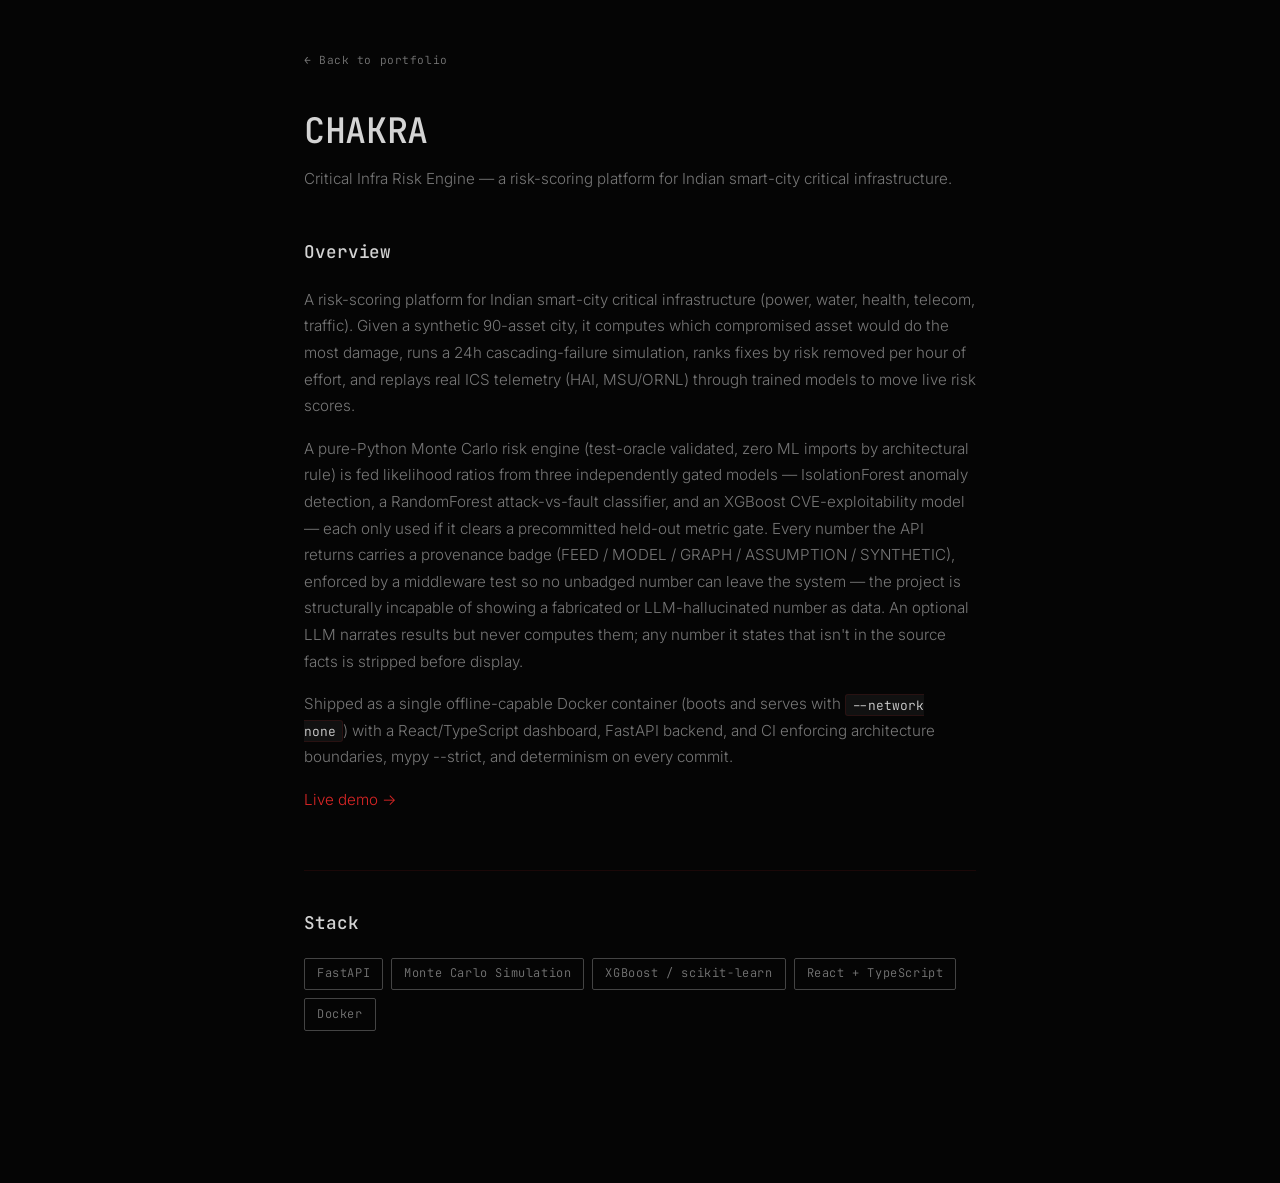
==== projects/chakra.html @ 6e41133b "Shrink graph nodes, route projects to standalone pages, rebuild SkinSure page - Reduce category/leaf" ====
<!DOCTYPE html>
<html lang="en">
<head>
  <meta charset="UTF-8">
  <meta name="viewport" content="width=device-width, initial-scale=1.0">
  <title>CHAKRA &mdash; Manav Jain</title>
  <link rel="stylesheet" href="https://fonts.googleapis.com/css2?family=JetBrains+Mono:wght@300;400;500&family=Inter:wght@300;400;500&display=swap">
  <link rel="stylesheet" href="../css/project.css">
</head>
<body>

<div class="writeup-inner">
  <a href="../index.html" class="writeup-back">&#8592; Back to portfolio</a>

  <header class="writeup-header">
    <h1>CHAKRA</h1>
    <p class="writeup-subtitle">Critical Infra Risk Engine &mdash; a risk-scoring platform for Indian smart-city critical infrastructure.</p>
  </header>

  <section class="writeup-section">
    <h2>Overview</h2>
    <p>A risk-scoring platform for Indian smart-city critical infrastructure (power, water, health, telecom, traffic). Given a synthetic 90-asset city, it computes which compromised asset would do the most damage, runs a 24h cascading-failure simulation, ranks fixes by risk removed per hour of effort, and replays real ICS telemetry (HAI, MSU/ORNL) through trained models to move live risk scores.</p>
    <p>A pure-Python Monte Carlo risk engine (test-oracle validated, zero ML imports by architectural rule) is fed likelihood ratios from three independently gated models &mdash; IsolationForest anomaly detection, a RandomForest attack-vs-fault classifier, and an XGBoost CVE-exploitability model &mdash; each only used if it clears a precommitted held-out metric gate. Every number the API returns carries a provenance badge (FEED / MODEL / GRAPH / ASSUMPTION / SYNTHETIC), enforced by a middleware test so no unbadged number can leave the system &mdash; the project is structurally incapable of showing a fabricated or LLM-hallucinated number as data. An optional LLM narrates results but never computes them; any number it states that isn't in the source facts is stripped before display.</p>
    <p>Shipped as a single offline-capable Docker container (boots and serves with <code>--network none</code>) with a React/TypeScript dashboard, FastAPI backend, and CI enforcing architecture boundaries, mypy --strict, and determinism on every commit.</p>
    <p><a href="https://dvd1906-cityrisk.hf.space" target="_blank" rel="noopener noreferrer">Live demo &rarr;</a></p>
  </section>

  <section class="writeup-section">
    <h2>Stack</h2>
    <p class="tag-row">
      <span class="tag">FastAPI</span>
      <span class="tag">Monte Carlo Simulation</span>
      <span class="tag">XGBoost / scikit-learn</span>
      <span class="tag">React + TypeScript</span>
      <span class="tag">Docker</span>
    </p>
  </section>
</div>

</body>
</html>
---- css/project.css ----
:root {
  --bg: #050505;
  --bg-surface: #0a0a0a;
  --bg-card: #111;
  --fg: #d4d4d4;
  --fg-dim: #777;
  --fg-muted: #444;
  --accent: #dc2626;
  --accent-soft: rgba(220, 38, 38, 0.08);
  --accent-line: rgba(220, 38, 38, 0.12);
  color-scheme: dark;
}
html { height: 100%; }
* { box-sizing: border-box; margin: 0; padding: 0; }
body {
  background: var(--bg);
  color: var(--fg);
  font-family: 'Inter', -apple-system, BlinkMacSystemFont, sans-serif;
  -webkit-font-smoothing: antialiased;
  padding-left: max(16px, env(safe-area-inset-left, 0px));
  padding-right: max(16px, env(safe-area-inset-right, 0px));
}

.writeup-inner {
  max-width: 720px;
  margin: 0 auto;
  padding: 3rem 1.5rem 6rem;
}
.writeup-back {
  display: inline-block;
  font-family: 'JetBrains Mono', monospace;
  font-size: 0.7rem; font-weight: 300;
  color: var(--fg-dim);
  text-decoration: none;
  letter-spacing: 0.05em;
  margin-bottom: 2.5rem;
  transition: color 0.3s;
}
.writeup-back:hover { color: var(--accent); }

.writeup-header { margin-bottom: 3rem; }
.writeup-header h1 {
  font-family: 'JetBrains Mono', monospace;
  font-size: clamp(1.6rem, 5vw, 2.2rem);
  font-weight: 500; color: var(--fg);
  letter-spacing: -0.01em;
  margin-bottom: 0.75rem;
}
.writeup-subtitle {
  font-family: 'Inter', sans-serif;
  font-size: 0.95rem; font-weight: 300;
  color: var(--fg-dim);
  line-height: 1.7;
}

.writeup-section {
  margin-bottom: 3.5rem;
  padding-top: 2.5rem;
  border-top: 1px solid rgba(220,38,38,0.1);
}
.writeup-section:first-of-type { border-top: none; padding-top: 0; }

.writeup-section h2 {
  font-family: 'JetBrains Mono', monospace;
  font-size: 1.1rem; font-weight: 500;
  color: var(--fg);
  letter-spacing: -0.005em;
  margin-bottom: 1.5rem;
  display: flex; align-items: center; gap: 0.75rem;
  flex-wrap: wrap;
}
.writeup-section h3 {
  font-family: 'JetBrains Mono', monospace;
  font-size: 0.75rem; font-weight: 500;
  text-transform: uppercase;
  letter-spacing: 0.08em;
  color: var(--fg-dim);
  margin-top: 1.75rem;
  margin-bottom: 0.75rem;
}
.writeup-section p {
  font-family: 'Inter', sans-serif;
  font-size: 0.95rem; font-weight: 300;
  line-height: 1.75;
  color: var(--fg-dim);
  margin-bottom: 1rem;
}
.writeup-section a { color: var(--accent); text-decoration: none; }
.writeup-section a:hover { text-decoration: underline; }
.writeup-section ul {
  font-family: 'Inter', sans-serif;
  font-size: 0.95rem; font-weight: 300;
  line-height: 1.75;
  color: var(--fg-dim);
  padding-left: 1.4rem;
}
.writeup-section code {
  font-family: 'JetBrains Mono', monospace;
  font-size: 0.85em;
  background: var(--bg-card);
  border: 1px solid rgba(220,38,38,0.12);
  border-radius: 3px;
  padding: 0.1rem 0.4rem;
  color: var(--fg);
}

.status-badge {
  font-family: 'JetBrains Mono', monospace;
  font-size: 0.6rem; font-weight: 400;
  text-transform: uppercase;
  letter-spacing: 0.08em;
  color: var(--accent);
  border: 1px solid var(--accent);
  background: var(--accent-soft);
  border-radius: 2px;
  padding: 0.2rem 0.6rem;
}

.status-line {
  font-family: 'JetBrains Mono', monospace !important;
  font-size: 0.78rem !important;
  color: var(--fg-dim);
  letter-spacing: 0.01em;
  margin-top: -0.5rem;
  margin-bottom: 1.5rem !important;
}

.writeup-table {
  width: 100%;
  border-collapse: collapse;
  font-family: 'Inter', sans-serif;
  font-size: 0.85rem;
  color: var(--fg-dim);
  margin-top: 1rem;
}
.writeup-table th, .writeup-table td {
  text-align: left;
  padding: 0.6rem 0.8rem;
  border-bottom: 1px solid rgba(220,38,38,0.1);
}
.writeup-figure {
  width: 100%;
  margin-top: 1rem;
  border: 1px solid rgba(220,38,38,0.12);
  border-radius: 4px;
  overflow: hidden;
  background: var(--bg-card);
}
.writeup-figure img { display: block; width: 100%; height: auto; }
.writeup-table th {
  font-family: 'JetBrains Mono', monospace;
  font-size: 0.65rem;
  text-transform: uppercase;
  letter-spacing: 0.06em;
  color: var(--fg-muted);
  font-weight: 500;
}

.tag {
  font-family: 'JetBrains Mono', monospace;
  font-size: 0.75rem; font-weight: 300;
  padding: 0.3rem 0.75rem;
  border-radius: 2px;
  border: 1px solid var(--fg-muted);
  color: var(--fg-dim);
  letter-spacing: 0.05em;
  display: inline-block;
}
.tag-row { display: flex; flex-wrap: wrap; gap: 0.5rem; margin-bottom: 1.4rem; }
.detail-tags { display: flex; flex-wrap: wrap; gap: 0.5rem; margin-top: 1.5rem; }

@media (max-width: 600px) {
  .writeup-inner { padding: 2rem 1.2rem 4rem; }
}
@media (prefers-reduced-motion: reduce) {
  *, *::before, *::after {
    animation-duration: 0.01ms !important;
    transition-duration: 0.01ms !important;
  }
}
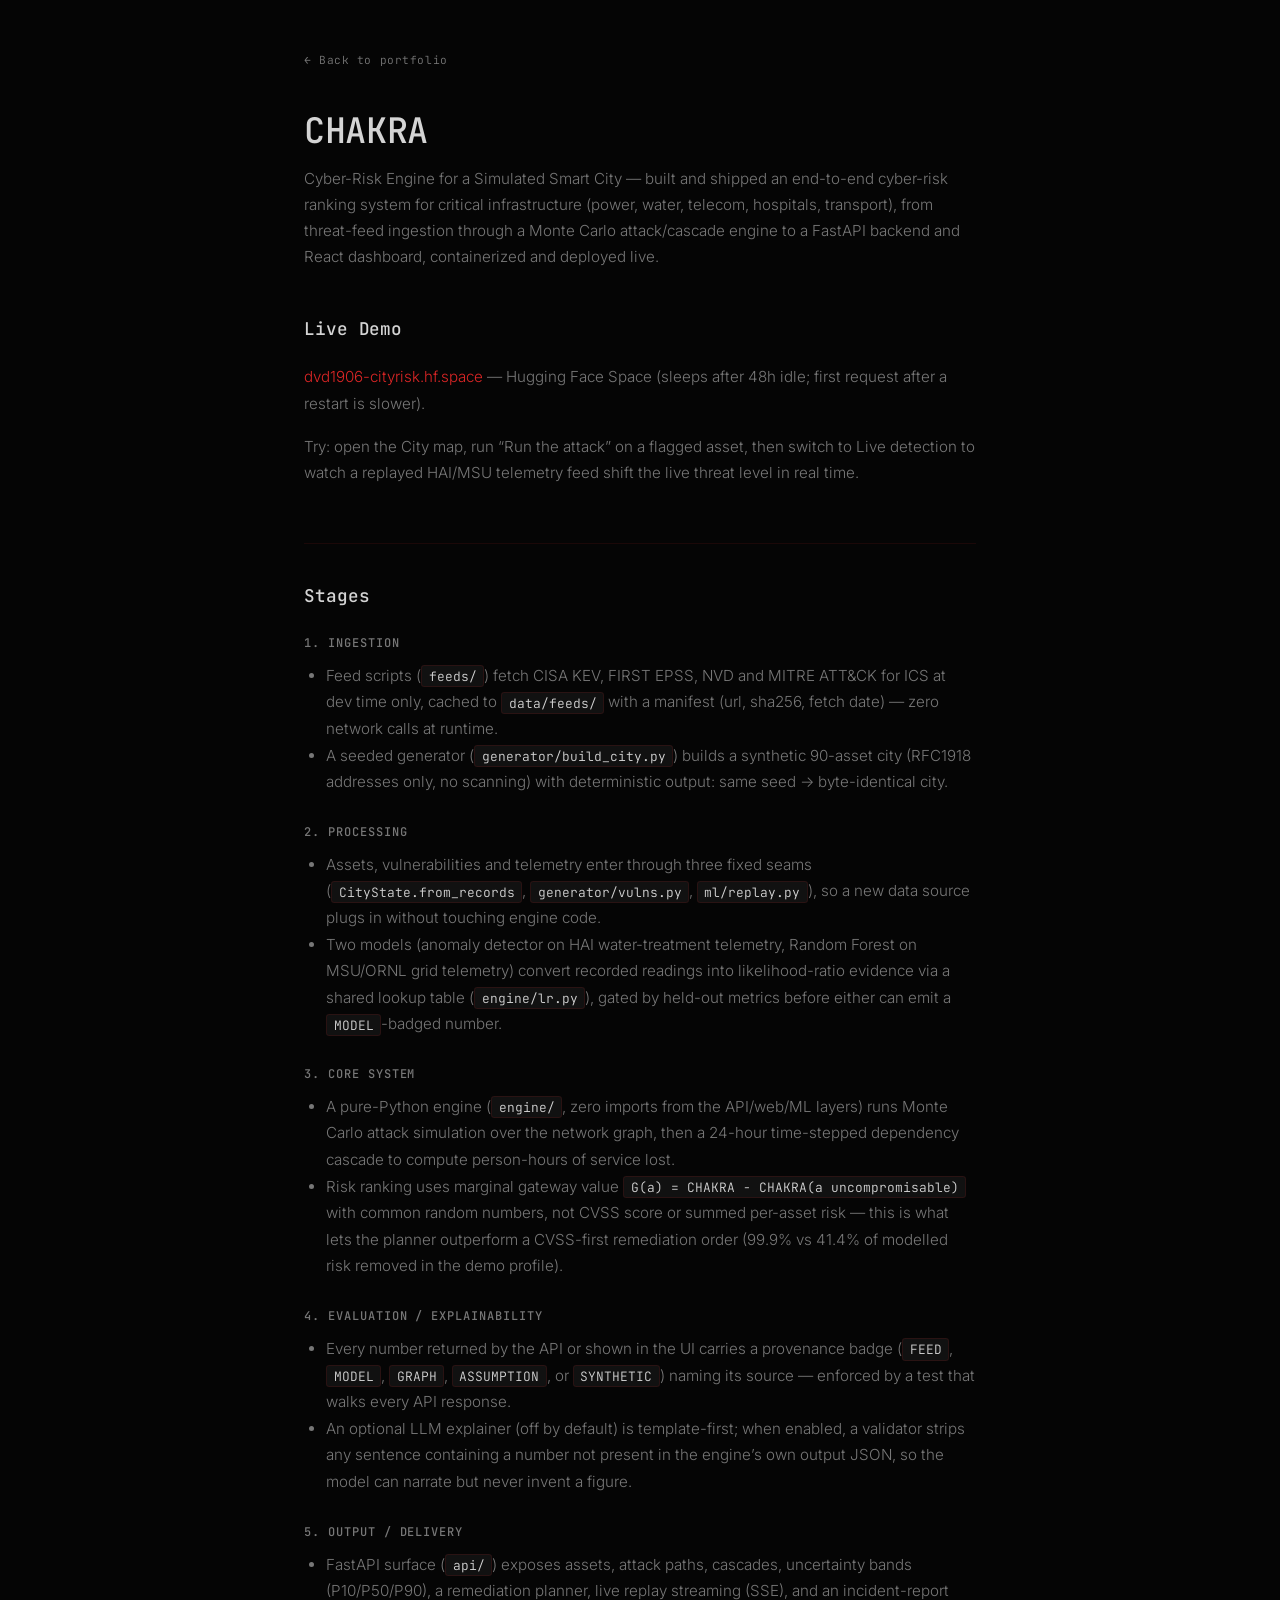
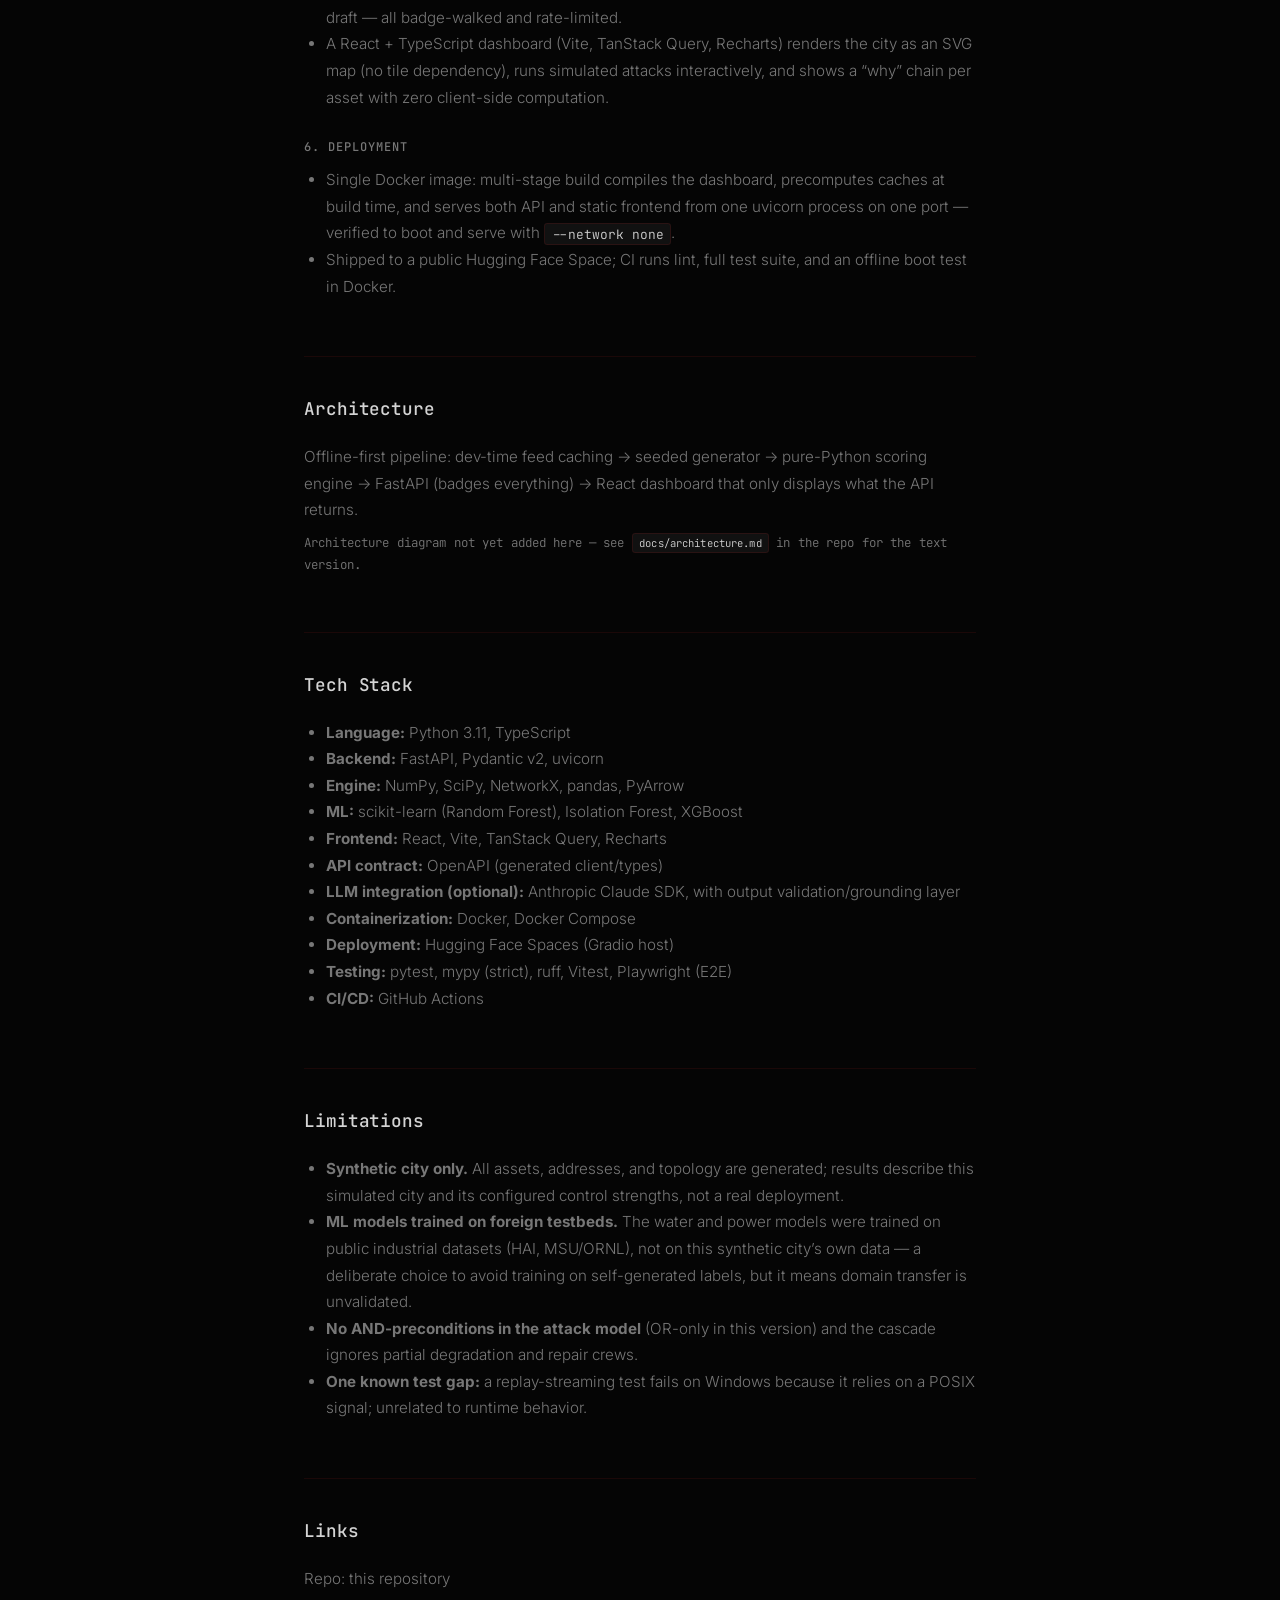
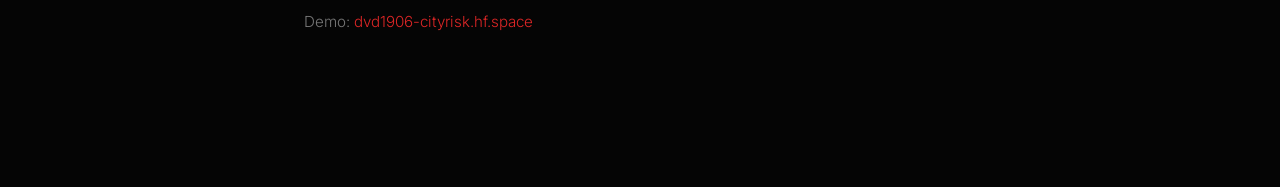
==== commit 727d0736: "Rewrite CHAKRA project page with full writeup Replace placeholder CHAKRA content with live demo link" ====
--- a/projects/chakra.html
+++ b/projects/chakra.html
@@ -14,26 +14,92 @@
 
   <header class="writeup-header">
     <h1>CHAKRA</h1>
-    <p class="writeup-subtitle">Critical Infra Risk Engine &mdash; a risk-scoring platform for Indian smart-city critical infrastructure.</p>
+    <p class="writeup-subtitle">Cyber-Risk Engine for a Simulated Smart City &mdash; built and shipped an end-to-end cyber-risk ranking system for critical infrastructure (power, water, telecom, hospitals, transport), from threat-feed ingestion through a Monte Carlo attack/cascade engine to a FastAPI backend and React dashboard, containerized and deployed live.</p>
   </header>
 
   <section class="writeup-section">
-    <h2>Overview</h2>
-    <p>A risk-scoring platform for Indian smart-city critical infrastructure (power, water, health, telecom, traffic). Given a synthetic 90-asset city, it computes which compromised asset would do the most damage, runs a 24h cascading-failure simulation, ranks fixes by risk removed per hour of effort, and replays real ICS telemetry (HAI, MSU/ORNL) through trained models to move live risk scores.</p>
-    <p>A pure-Python Monte Carlo risk engine (test-oracle validated, zero ML imports by architectural rule) is fed likelihood ratios from three independently gated models &mdash; IsolationForest anomaly detection, a RandomForest attack-vs-fault classifier, and an XGBoost CVE-exploitability model &mdash; each only used if it clears a precommitted held-out metric gate. Every number the API returns carries a provenance badge (FEED / MODEL / GRAPH / ASSUMPTION / SYNTHETIC), enforced by a middleware test so no unbadged number can leave the system &mdash; the project is structurally incapable of showing a fabricated or LLM-hallucinated number as data. An optional LLM narrates results but never computes them; any number it states that isn't in the source facts is stripped before display.</p>
-    <p>Shipped as a single offline-capable Docker container (boots and serves with <code>--network none</code>) with a React/TypeScript dashboard, FastAPI backend, and CI enforcing architecture boundaries, mypy --strict, and determinism on every commit.</p>
-    <p><a href="https://dvd1906-cityrisk.hf.space" target="_blank" rel="noopener noreferrer">Live demo &rarr;</a></p>
+    <h2>Live Demo</h2>
+    <p><a href="https://dvd1906-cityrisk.hf.space" target="_blank" rel="noopener noreferrer">dvd1906-cityrisk.hf.space</a> &mdash; Hugging Face Space (sleeps after 48h idle; first request after a restart is slower).</p>
+    <p>Try: open the City map, run &ldquo;Run the attack&rdquo; on a flagged asset, then switch to Live detection to watch a replayed HAI/MSU telemetry feed shift the live threat level in real time.</p>
   </section>
 
   <section class="writeup-section">
-    <h2>Stack</h2>
-    <p class="tag-row">
-      <span class="tag">FastAPI</span>
-      <span class="tag">Monte Carlo Simulation</span>
-      <span class="tag">XGBoost / scikit-learn</span>
-      <span class="tag">React + TypeScript</span>
-      <span class="tag">Docker</span>
-    </p>
+    <h2>Stages</h2>
+
+    <h3>1. Ingestion</h3>
+    <ul>
+      <li>Feed scripts (<code>feeds/</code>) fetch CISA KEV, FIRST EPSS, NVD and MITRE ATT&amp;CK for ICS at dev time only, cached to <code>data/feeds/</code> with a manifest (url, sha256, fetch date) &mdash; zero network calls at runtime.</li>
+      <li>A seeded generator (<code>generator/build_city.py</code>) builds a synthetic 90-asset city (RFC1918 addresses only, no scanning) with deterministic output: same seed &rarr; byte-identical city.</li>
+    </ul>
+
+    <h3>2. Processing</h3>
+    <ul>
+      <li>Assets, vulnerabilities and telemetry enter through three fixed seams (<code>CityState.from_records</code>, <code>generator/vulns.py</code>, <code>ml/replay.py</code>), so a new data source plugs in without touching engine code.</li>
+      <li>Two models (anomaly detector on HAI water-treatment telemetry, Random Forest on MSU/ORNL grid telemetry) convert recorded readings into likelihood-ratio evidence via a shared lookup table (<code>engine/lr.py</code>), gated by held-out metrics before either can emit a <code>MODEL</code>-badged number.</li>
+    </ul>
+
+    <h3>3. Core system</h3>
+    <ul>
+      <li>A pure-Python engine (<code>engine/</code>, zero imports from the API/web/ML layers) runs Monte Carlo attack simulation over the network graph, then a 24-hour time-stepped dependency cascade to compute person-hours of service lost.</li>
+      <li>Risk ranking uses marginal gateway value <code>G(a) = CHAKRA &minus; CHAKRA(a uncompromisable)</code> with common random numbers, not CVSS score or summed per-asset risk &mdash; this is what lets the planner outperform a CVSS-first remediation order (99.9% vs 41.4% of modelled risk removed in the demo profile).</li>
+    </ul>
+
+    <h3>4. Evaluation / explainability</h3>
+    <ul>
+      <li>Every number returned by the API or shown in the UI carries a provenance badge (<code>FEED</code>, <code>MODEL</code>, <code>GRAPH</code>, <code>ASSUMPTION</code>, or <code>SYNTHETIC</code>) naming its source &mdash; enforced by a test that walks every API response.</li>
+      <li>An optional LLM explainer (off by default) is template-first; when enabled, a validator strips any sentence containing a number not present in the engine&rsquo;s own output JSON, so the model can narrate but never invent a figure.</li>
+    </ul>
+
+    <h3>5. Output / delivery</h3>
+    <ul>
+      <li>FastAPI surface (<code>api/</code>) exposes assets, attack paths, cascades, uncertainty bands (P10/P50/P90), a remediation planner, live replay streaming (SSE), and an incident-report draft &mdash; all badge-walked and rate-limited.</li>
+      <li>A React + TypeScript dashboard (Vite, TanStack Query, Recharts) renders the city as an SVG map (no tile dependency), runs simulated attacks interactively, and shows a &ldquo;why&rdquo; chain per asset with zero client-side computation.</li>
+    </ul>
+
+    <h3>6. Deployment</h3>
+    <ul>
+      <li>Single Docker image: multi-stage build compiles the dashboard, precomputes caches at build time, and serves both API and static frontend from one uvicorn process on one port &mdash; verified to boot and serve with <code>--network none</code>.</li>
+      <li>Shipped to a public Hugging Face Space; CI runs lint, full test suite, and an offline boot test in Docker.</li>
+    </ul>
+  </section>
+
+  <section class="writeup-section">
+    <h2>Architecture</h2>
+    <p>Offline-first pipeline: dev-time feed caching &rarr; seeded generator &rarr; pure-Python scoring engine &rarr; FastAPI (badges everything) &rarr; React dashboard that only displays what the API returns.</p>
+    <p class="status-line">Architecture diagram not yet added here &mdash; see <code>docs/architecture.md</code> in the repo for the text version.</p>
+  </section>
+
+  <section class="writeup-section">
+    <h2>Tech Stack</h2>
+    <ul>
+      <li><strong>Language:</strong> Python 3.11, TypeScript</li>
+      <li><strong>Backend:</strong> FastAPI, Pydantic v2, uvicorn</li>
+      <li><strong>Engine:</strong> NumPy, SciPy, NetworkX, pandas, PyArrow</li>
+      <li><strong>ML:</strong> scikit-learn (Random Forest), Isolation Forest, XGBoost</li>
+      <li><strong>Frontend:</strong> React, Vite, TanStack Query, Recharts</li>
+      <li><strong>API contract:</strong> OpenAPI (generated client/types)</li>
+      <li><strong>LLM integration (optional):</strong> Anthropic Claude SDK, with output validation/grounding layer</li>
+      <li><strong>Containerization:</strong> Docker, Docker Compose</li>
+      <li><strong>Deployment:</strong> Hugging Face Spaces (Gradio host)</li>
+      <li><strong>Testing:</strong> pytest, mypy (strict), ruff, Vitest, Playwright (E2E)</li>
+      <li><strong>CI/CD:</strong> GitHub Actions</li>
+    </ul>
+  </section>
+
+  <section class="writeup-section">
+    <h2>Limitations</h2>
+    <ul>
+      <li><strong>Synthetic city only.</strong> All assets, addresses, and topology are generated; results describe this simulated city and its configured control strengths, not a real deployment.</li>
+      <li><strong>ML models trained on foreign testbeds.</strong> The water and power models were trained on public industrial datasets (HAI, MSU/ORNL), not on this synthetic city&rsquo;s own data &mdash; a deliberate choice to avoid training on self-generated labels, but it means domain transfer is unvalidated.</li>
+      <li><strong>No AND-preconditions in the attack model</strong> (OR-only in this version) and the cascade ignores partial degradation and repair crews.</li>
+      <li><strong>One known test gap:</strong> a replay-streaming test fails on Windows because it relies on a POSIX signal; unrelated to runtime behavior.</li>
+    </ul>
+  </section>
+
+  <section class="writeup-section">
+    <h2>Links</h2>
+    <p>Repo: this repository</p>
+    <p>Demo: <a href="https://dvd1906-cityrisk.hf.space" target="_blank" rel="noopener noreferrer">dvd1906-cityrisk.hf.space</a></p>
   </section>
 </div>
 
